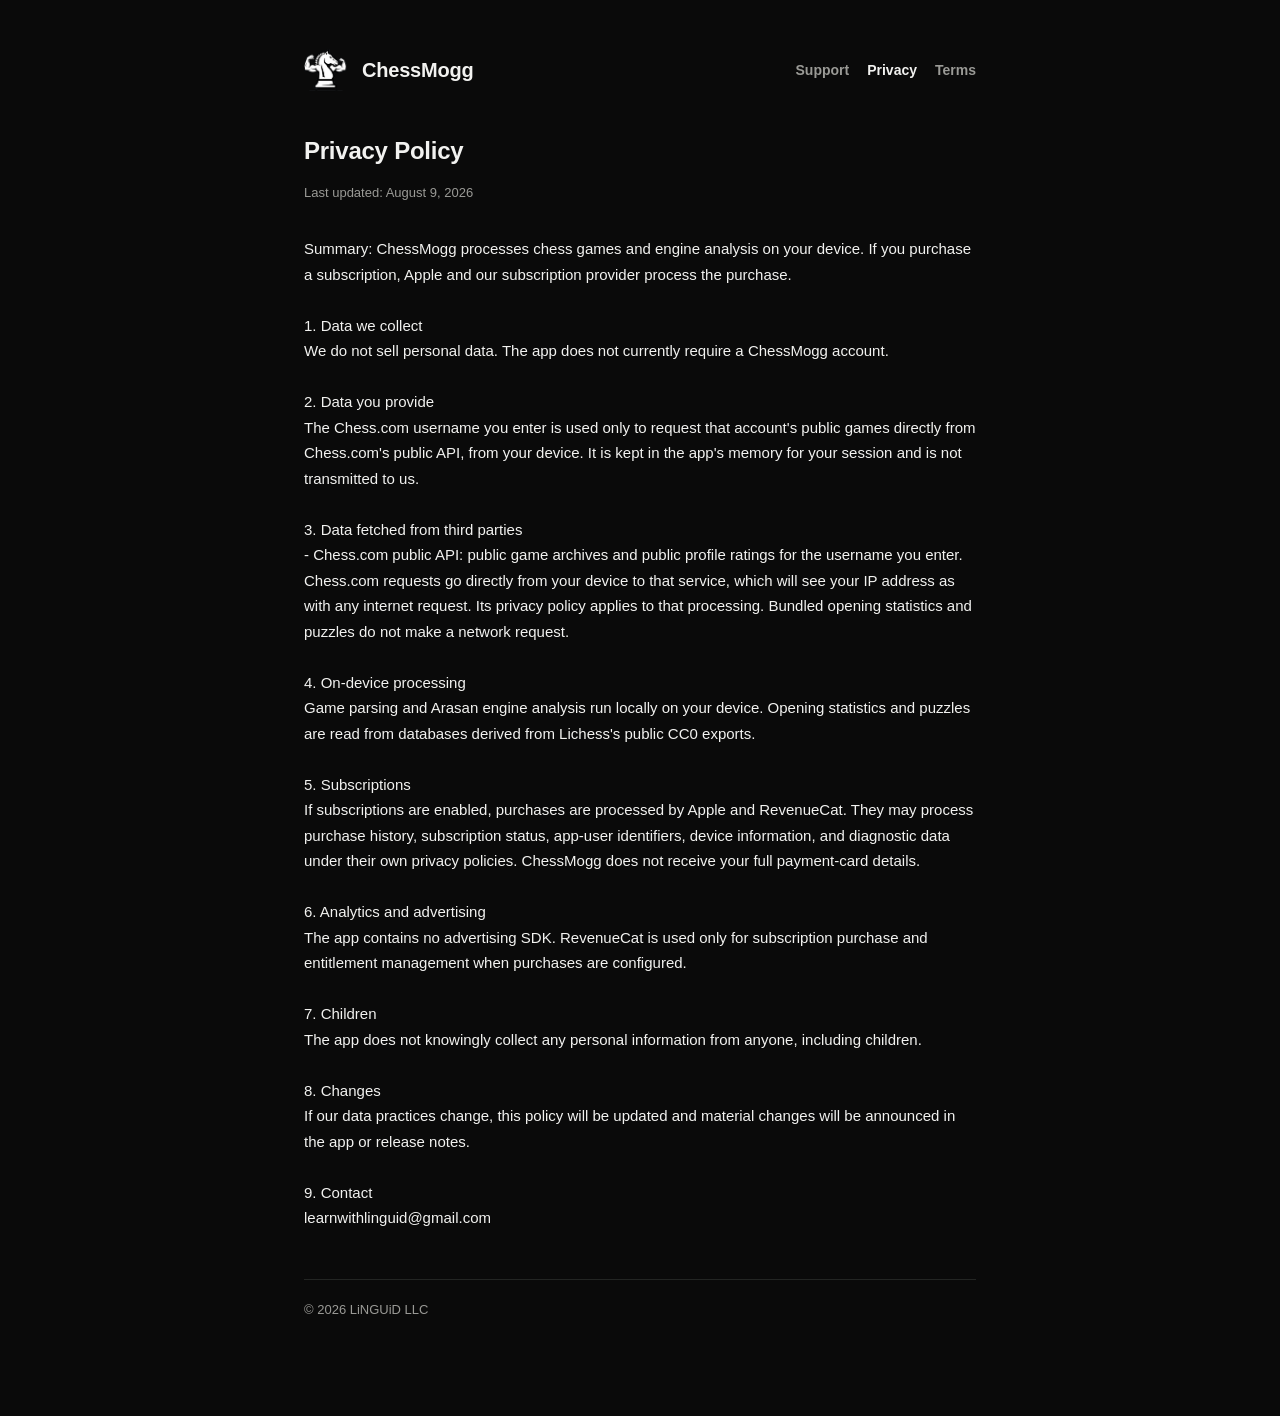
==== privacy.html @ e25f0df8 "ChessMogg support, privacy, and terms pages" ====
<!doctype html>
<html lang="en">
<head>
<meta charset="utf-8">
<meta name="viewport" content="width=device-width, initial-scale=1">
<title>ChessMogg — Privacy Policy</title>
<link rel="icon" href="logo.png">
<link rel="stylesheet" href="style.css">
</head>
<body>
<div class="wrap legal">
  <header class="top">
    <img src="logo.png" alt="ChessMogg">
    <div class="name">ChessMogg</div>
    <nav class="top-links">
      <a href="index.html">Support</a>
      <a href="privacy.html" class="active">Privacy</a>
      <a href="terms.html">Terms</a>
    </nav>
  </header>

  <h1>Privacy Policy</h1>
  <p class="updated">Last updated: August 9, 2026</p>

  <pre>Summary: ChessMogg processes chess games and engine analysis on your device. If you purchase a subscription, Apple and our subscription provider process the purchase.

1. Data we collect
We do not sell personal data. The app does not currently require a ChessMogg account.

2. Data you provide
The Chess.com username you enter is used only to request that account's public games directly from Chess.com's public API, from your device. It is kept in the app's memory for your session and is not transmitted to us.

3. Data fetched from third parties
- Chess.com public API: public game archives and public profile ratings for the username you enter.
Chess.com requests go directly from your device to that service, which will see your IP address as with any internet request. Its privacy policy applies to that processing. Bundled opening statistics and puzzles do not make a network request.

4. On-device processing
Game parsing and Arasan engine analysis run locally on your device. Opening statistics and puzzles are read from databases derived from Lichess's public CC0 exports.

5. Subscriptions
If subscriptions are enabled, purchases are processed by Apple and RevenueCat. They may process purchase history, subscription status, app-user identifiers, device information, and diagnostic data under their own privacy policies. ChessMogg does not receive your full payment-card details.

6. Analytics and advertising
The app contains no advertising SDK. RevenueCat is used only for subscription purchase and entitlement management when purchases are configured.

7. Children
The app does not knowingly collect any personal information from anyone, including children.

8. Changes
If our data practices change, this policy will be updated and material changes will be announced in the app or release notes.

9. Contact
learnwithlinguid@gmail.com</pre>

  <footer>
    &copy; 2026 LiNGUiD LLC
  </footer>
</div>
</body>
</html>
---- style.css ----
:root {
  color-scheme: dark;
  --bg: #0a0a0a;
  --panel: #141614;
  --text: #f2f2f0;
  --muted: #9a9a96;
  --accent: #3ba55c;
  --divider: #232523;
}

* { box-sizing: border-box; }

body {
  margin: 0;
  background: var(--bg);
  color: var(--text);
  font-family: -apple-system, BlinkMacSystemFont, "Segoe UI", Roboto, Helvetica, Arial, sans-serif;
  line-height: 1.6;
}

.wrap {
  max-width: 720px;
  margin: 0 auto;
  padding: 48px 24px 96px;
}

header.top {
  display: flex;
  align-items: center;
  gap: 14px;
  margin-bottom: 40px;
}

header.top img {
  width: 44px;
  height: 44px;
  border-radius: 11px;
  object-fit: cover;
}

header.top .name {
  font-size: 20px;
  font-weight: 800;
  letter-spacing: -0.01em;
}

nav.top-links {
  margin-left: auto;
  display: flex;
  gap: 18px;
}

nav.top-links a {
  color: var(--muted);
  text-decoration: none;
  font-size: 14px;
  font-weight: 600;
}

nav.top-links a:hover,
nav.top-links a.active {
  color: var(--text);
}

h1 {
  font-size: 30px;
  font-weight: 800;
  letter-spacing: -0.01em;
  margin: 0 0 6px;
}

.subtitle {
  color: var(--muted);
  font-size: 16px;
  margin: 0 0 36px;
}

.card {
  background: var(--panel);
  border: 1px solid var(--divider);
  border-radius: 16px;
  padding: 24px;
  margin-bottom: 20px;
}

.card h2 {
  font-size: 15px;
  text-transform: uppercase;
  letter-spacing: 0.06em;
  color: var(--accent);
  margin: 0 0 10px;
}

.card p { margin: 0 0 10px; }
.card p:last-child { margin-bottom: 0; }

a.email {
  color: var(--accent);
  font-weight: 700;
  text-decoration: none;
}
a.email:hover { text-decoration: underline; }

.legal h1 { font-size: 24px; }
.legal .updated { color: var(--muted); font-size: 13px; margin-bottom: 32px; }
.legal pre {
  white-space: pre-wrap;
  font-family: inherit;
  font-size: 15px;
  line-height: 1.7;
}

footer {
  margin-top: 48px;
  padding-top: 20px;
  border-top: 1px solid var(--divider);
  color: var(--muted);
  font-size: 13px;
}
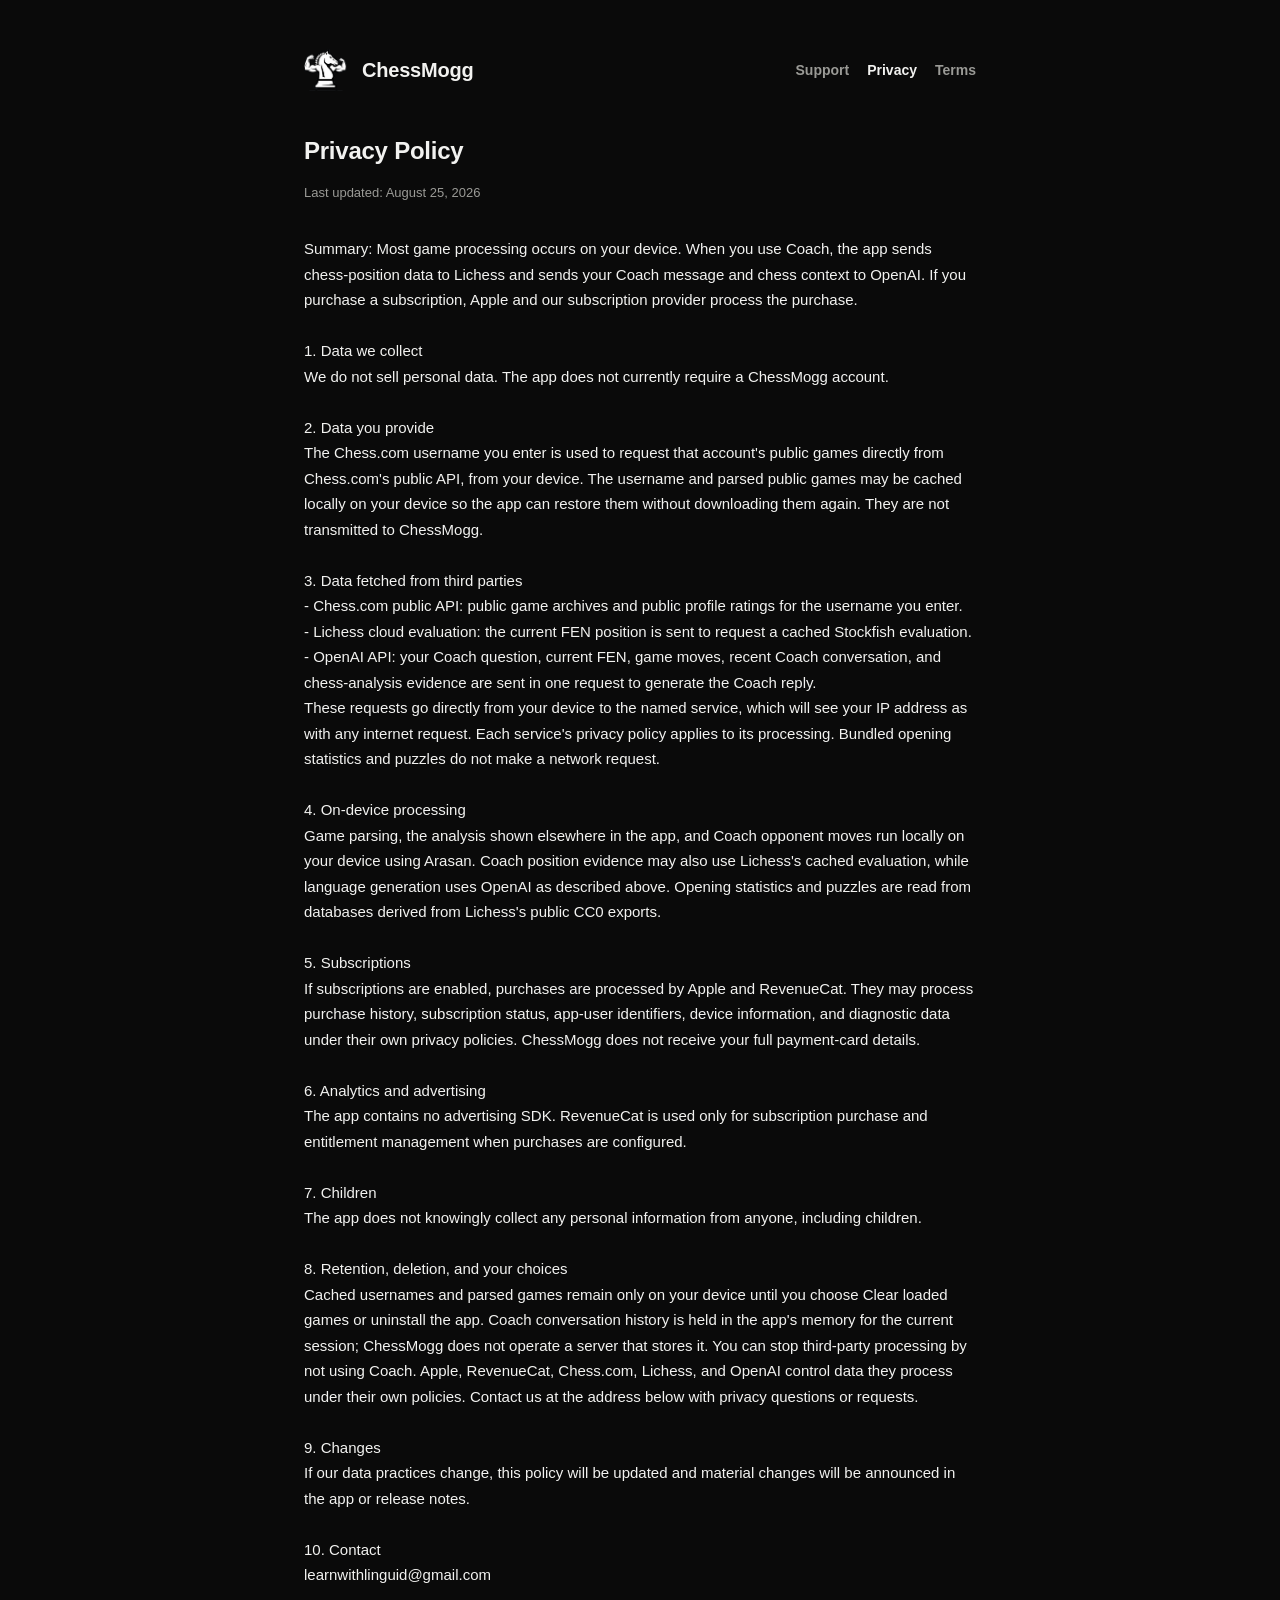
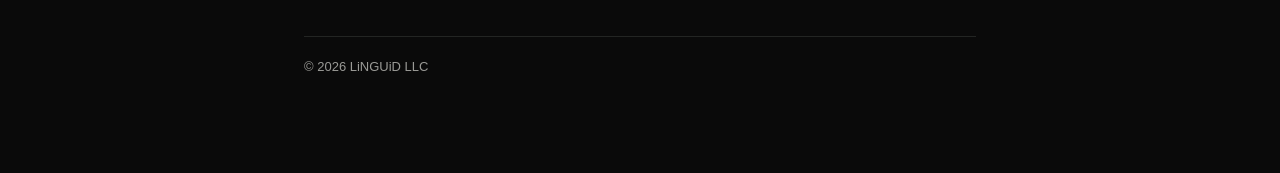
==== commit 710537b9: "Update ChessMogg legal disclosures for mobile Coach" ====
--- a/privacy.html
+++ b/privacy.html
@@ -20,22 +20,24 @@
   </header>
 
   <h1>Privacy Policy</h1>
-  <p class="updated">Last updated: August 9, 2026</p>
+  <p class="updated">Last updated: August 25, 2026</p>
 
-  <pre>Summary: ChessMogg processes chess games and engine analysis on your device. If you purchase a subscription, Apple and our subscription provider process the purchase.
+  <pre>Summary: Most game processing occurs on your device. When you use Coach, the app sends chess-position data to Lichess and sends your Coach message and chess context to OpenAI. If you purchase a subscription, Apple and our subscription provider process the purchase.
 
 1. Data we collect
 We do not sell personal data. The app does not currently require a ChessMogg account.
 
 2. Data you provide
-The Chess.com username you enter is used only to request that account's public games directly from Chess.com's public API, from your device. It is kept in the app's memory for your session and is not transmitted to us.
+The Chess.com username you enter is used to request that account's public games directly from Chess.com's public API, from your device. The username and parsed public games may be cached locally on your device so the app can restore them without downloading them again. They are not transmitted to ChessMogg.
 
 3. Data fetched from third parties
 - Chess.com public API: public game archives and public profile ratings for the username you enter.
-Chess.com requests go directly from your device to that service, which will see your IP address as with any internet request. Its privacy policy applies to that processing. Bundled opening statistics and puzzles do not make a network request.
+- Lichess cloud evaluation: the current FEN position is sent to request a cached Stockfish evaluation.
+- OpenAI API: your Coach question, current FEN, game moves, recent Coach conversation, and chess-analysis evidence are sent in one request to generate the Coach reply.
+These requests go directly from your device to the named service, which will see your IP address as with any internet request. Each service's privacy policy applies to its processing. Bundled opening statistics and puzzles do not make a network request.
 
 4. On-device processing
-Game parsing and Arasan engine analysis run locally on your device. Opening statistics and puzzles are read from databases derived from Lichess's public CC0 exports.
+Game parsing, the analysis shown elsewhere in the app, and Coach opponent moves run locally on your device using Arasan. Coach position evidence may also use Lichess's cached evaluation, while language generation uses OpenAI as described above. Opening statistics and puzzles are read from databases derived from Lichess's public CC0 exports.
 
 5. Subscriptions
 If subscriptions are enabled, purchases are processed by Apple and RevenueCat. They may process purchase history, subscription status, app-user identifiers, device information, and diagnostic data under their own privacy policies. ChessMogg does not receive your full payment-card details.
@@ -46,10 +48,13 @@
 7. Children
 The app does not knowingly collect any personal information from anyone, including children.
 
-8. Changes
+8. Retention, deletion, and your choices
+Cached usernames and parsed games remain only on your device until you choose Clear loaded games or uninstall the app. Coach conversation history is held in the app's memory for the current session; ChessMogg does not operate a server that stores it. You can stop third-party processing by not using Coach. Apple, RevenueCat, Chess.com, Lichess, and OpenAI control data they process under their own policies. Contact us at the address below with privacy questions or requests.
+
+9. Changes
 If our data practices change, this policy will be updated and material changes will be announced in the app or release notes.
 
-9. Contact
+10. Contact
 learnwithlinguid@gmail.com</pre>
 
   <footer>
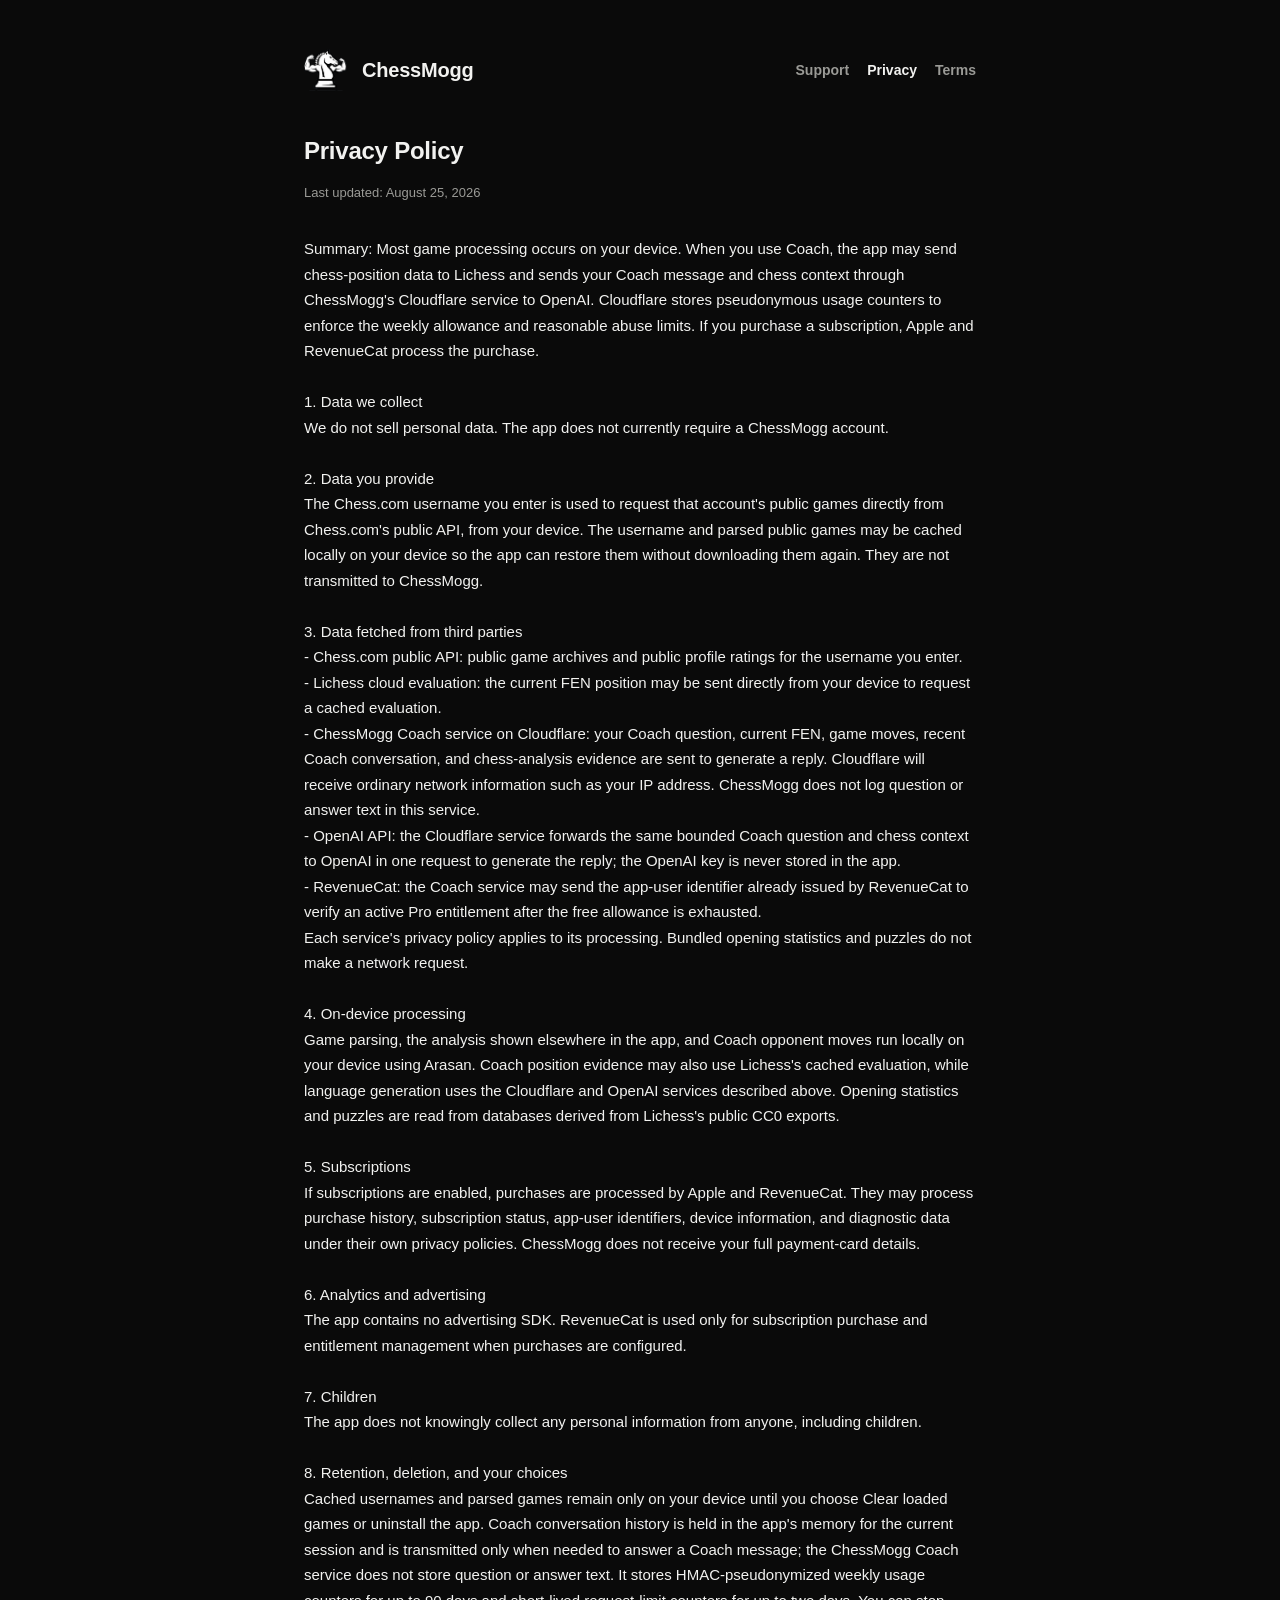
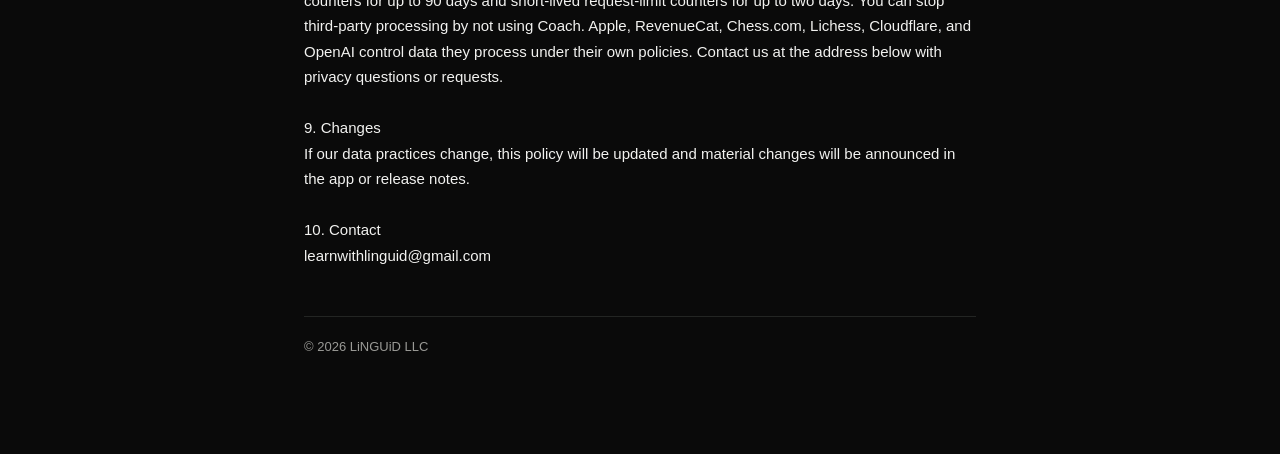
==== commit f8519218: "Update Coach privacy and service terms" ====
--- a/privacy.html
+++ b/privacy.html
@@ -22,7 +22,7 @@
   <h1>Privacy Policy</h1>
   <p class="updated">Last updated: August 25, 2026</p>
 
-  <pre>Summary: Most game processing occurs on your device. When you use Coach, the app sends chess-position data to Lichess and sends your Coach message and chess context to OpenAI. If you purchase a subscription, Apple and our subscription provider process the purchase.
+  <pre>Summary: Most game processing occurs on your device. When you use Coach, the app may send chess-position data to Lichess and sends your Coach message and chess context through ChessMogg's Cloudflare service to OpenAI. Cloudflare stores pseudonymous usage counters to enforce the weekly allowance and reasonable abuse limits. If you purchase a subscription, Apple and RevenueCat process the purchase.
 
 1. Data we collect
 We do not sell personal data. The app does not currently require a ChessMogg account.
@@ -32,12 +32,14 @@
 
 3. Data fetched from third parties
 - Chess.com public API: public game archives and public profile ratings for the username you enter.
-- Lichess cloud evaluation: the current FEN position is sent to request a cached Stockfish evaluation.
-- OpenAI API: your Coach question, current FEN, game moves, recent Coach conversation, and chess-analysis evidence are sent in one request to generate the Coach reply.
-These requests go directly from your device to the named service, which will see your IP address as with any internet request. Each service's privacy policy applies to its processing. Bundled opening statistics and puzzles do not make a network request.
+- Lichess cloud evaluation: the current FEN position may be sent directly from your device to request a cached evaluation.
+- ChessMogg Coach service on Cloudflare: your Coach question, current FEN, game moves, recent Coach conversation, and chess-analysis evidence are sent to generate a reply. Cloudflare will receive ordinary network information such as your IP address. ChessMogg does not log question or answer text in this service.
+- OpenAI API: the Cloudflare service forwards the same bounded Coach question and chess context to OpenAI in one request to generate the reply; the OpenAI key is never stored in the app.
+- RevenueCat: the Coach service may send the app-user identifier already issued by RevenueCat to verify an active Pro entitlement after the free allowance is exhausted.
+Each service's privacy policy applies to its processing. Bundled opening statistics and puzzles do not make a network request.
 
 4. On-device processing
-Game parsing, the analysis shown elsewhere in the app, and Coach opponent moves run locally on your device using Arasan. Coach position evidence may also use Lichess's cached evaluation, while language generation uses OpenAI as described above. Opening statistics and puzzles are read from databases derived from Lichess's public CC0 exports.
+Game parsing, the analysis shown elsewhere in the app, and Coach opponent moves run locally on your device using Arasan. Coach position evidence may also use Lichess's cached evaluation, while language generation uses the Cloudflare and OpenAI services described above. Opening statistics and puzzles are read from databases derived from Lichess's public CC0 exports.
 
 5. Subscriptions
 If subscriptions are enabled, purchases are processed by Apple and RevenueCat. They may process purchase history, subscription status, app-user identifiers, device information, and diagnostic data under their own privacy policies. ChessMogg does not receive your full payment-card details.
@@ -49,7 +51,7 @@
 The app does not knowingly collect any personal information from anyone, including children.
 
 8. Retention, deletion, and your choices
-Cached usernames and parsed games remain only on your device until you choose Clear loaded games or uninstall the app. Coach conversation history is held in the app's memory for the current session; ChessMogg does not operate a server that stores it. You can stop third-party processing by not using Coach. Apple, RevenueCat, Chess.com, Lichess, and OpenAI control data they process under their own policies. Contact us at the address below with privacy questions or requests.
+Cached usernames and parsed games remain only on your device until you choose Clear loaded games or uninstall the app. Coach conversation history is held in the app's memory for the current session and is transmitted only when needed to answer a Coach message; the ChessMogg Coach service does not store question or answer text. It stores HMAC-pseudonymized weekly usage counters for up to 90 days and short-lived request-limit counters for up to two days. You can stop third-party processing by not using Coach. Apple, RevenueCat, Chess.com, Lichess, Cloudflare, and OpenAI control data they process under their own policies. Contact us at the address below with privacy questions or requests.
 
 9. Changes
 If our data practices change, this policy will be updated and material changes will be announced in the app or release notes.
